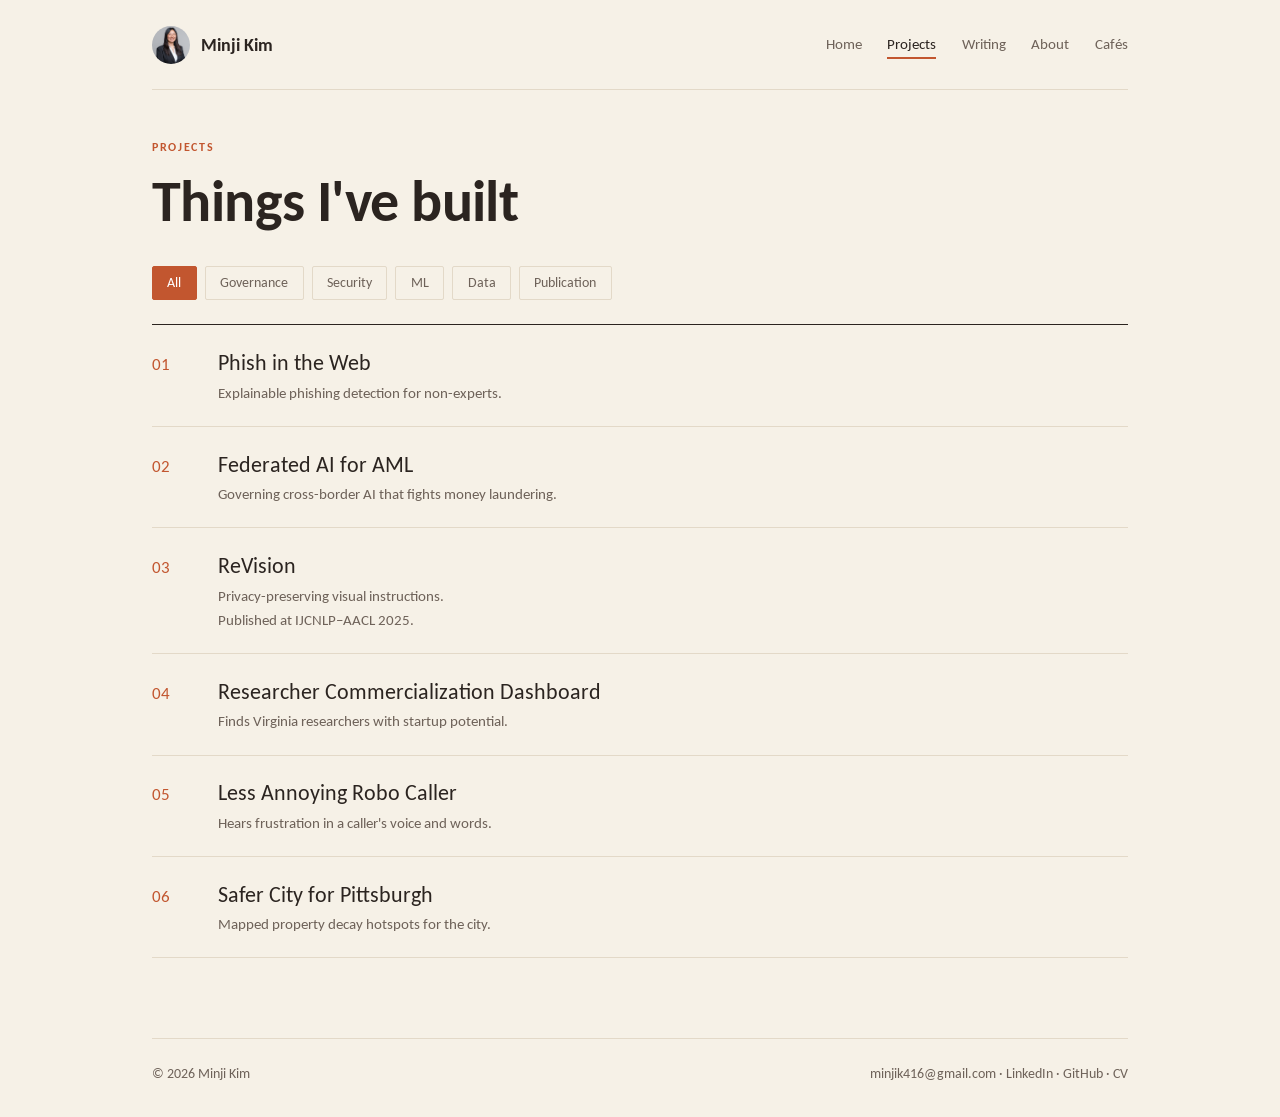
==== projects/index.html @ 6c60d23a "Redesign site as multi-page Paper theme Split the single-page site into Home, Projects (with a page " ====
<!DOCTYPE html>
<html lang="en">
<head>
<meta charset="UTF-8">
<meta name="viewport" content="width=device-width, initial-scale=1.0">
<title>Projects · Minji Kim</title>
<meta name="description" content="Projects by Minji Kim in AI governance, security, machine learning, and data.">
<link rel="icon" type="image/png" href="/photo/teaicon.png">
<link rel="stylesheet" href="https://fonts.googleapis.com/css2?family=Carlito:ital,wght@0,400;0,700;1,400&display=swap">
<link rel="stylesheet" href="/style.css">
</head>
<body>
<div class="wrap">
<nav class="top">
  <a class="me" href="/"><img src="/photo/Minji%20Headshot.png" alt="">Minji Kim</a>
  <div class="links"><a href="/">Home</a><a href="/projects/" class="on">Projects</a><a href="/writing/">Writing</a><a href="/about/">About</a><a href="/cafes/">Cafés</a></div>
</nav>
<main>

<p class="eyebrow">Projects</p><h1>Things I've built</h1>
<div class="filters"><button class="on" data-f="All">All</button><button class="" data-f="Governance">Governance</button><button class="" data-f="Security">Security</button><button class="" data-f="ML">ML</button><button class="" data-f="Data">Data</button><button class="" data-f="Publication">Publication</button></div>
<div class="rows"><a class="row" href="/projects/phish-in-the-web/" data-tags="Security ML"><span class="n">01</span><div><div class="t">Phish in the Web</div><div class="d">Explainable phishing detection for non-experts.</div></div></a><a class="row" href="/projects/federated-aml/" data-tags="Governance Research"><span class="n">02</span><div><div class="t">Federated AI for AML</div><div class="d">Governing cross-border AI that fights money laundering.</div></div></a><a class="row" href="/projects/revision/" data-tags="Publication ML"><span class="n">03</span><div><div class="t">ReVision</div><div class="d">Privacy-preserving visual instructions.<br>Published at IJCNLP–AACL 2025.</div></div></a><a class="row" href="/projects/research-dashboard/" data-tags="Data AI"><span class="n">04</span><div><div class="t">Researcher Commercialization Dashboard</div><div class="d">Finds Virginia researchers with startup potential.</div></div></a><a class="row" href="/projects/robo-caller/" data-tags="ML"><span class="n">05</span><div><div class="t">Less Annoying Robo Caller</div><div class="d">Hears frustration in a caller&#x27;s voice and words.</div></div></a><a class="row" href="/projects/safer-pittsburgh/" data-tags="Data"><span class="n">06</span><div><div class="t">Safer City for Pittsburgh</div><div class="d">Mapped property decay hotspots for the city.</div></div></a></div>
<script>
document.querySelectorAll('.filters').forEach(f => f.addEventListener('click', ev => {
  const b = ev.target.closest('button'); if (!b) return;
  f.querySelectorAll('button').forEach(x => x.classList.toggle('on', x === b));
  const k = b.dataset.f;
  document.querySelectorAll('[data-tags]').forEach(el => {
    el.style.display = (k === 'All' || el.dataset.tags.split('|').includes(k) || el.dataset.tags.split(' ').includes(k)) ? '' : 'none';
  });
}));
</script>
</main>
<footer>
  <span>© 2026 Minji Kim</span>
  <span><a href="mailto:minjik416@gmail.com">minjik416@gmail.com</a> · <a href="https://www.linkedin.com/in/minjikimut">LinkedIn</a> · <a href="https://github.com/mk43275">GitHub</a> · <a href="/photo/Minji%20Kim%20CV.pdf">CV</a></span>
</footer>
</div>
</body>
</html>
---- style.css ----
/* Minji Kim portfolio · "Paper" theme */
*, *::before, *::after { box-sizing: border-box; margin: 0; padding: 0; }

:root {
  --bg: #f6f1e7;
  --card: #fffaf1;
  --text: #2b2420;
  --soft: #6e6259;
  --line: #e3d9c8;
  --accent: #c2562f;
  --font: 'Calibri', 'Carlito', sans-serif;
}

body { background: var(--bg); color: var(--text); font-family: var(--font); line-height: 1.6; font-size: 17px; }
a { color: inherit; text-decoration: none; }
.wrap { max-width: 1040px; margin: 0 auto; padding: 0 2rem; }

/* Nav */
nav.top { display: flex; align-items: center; justify-content: space-between; padding: 1.6rem 0; margin-bottom: 3rem; border-bottom: 1px solid var(--line); }
nav.top .me { display: flex; align-items: center; gap: .7rem; font-weight: 700; font-size: 1.15rem; }
nav.top .me img { width: 38px; height: 38px; border-radius: 50%; object-fit: cover; }
nav.top .links { display: flex; gap: 1.6rem; font-size: .95rem; color: var(--soft); }
nav.top .links a:hover, nav.top .links a.on { color: var(--text); }
nav.top .links a.on { box-shadow: 0 2px 0 var(--accent); }

/* Type */
h1 { font-weight: 700; line-height: 1.1; font-size: clamp(2.2rem, 5vw, 3.6rem); letter-spacing: -.01em; }
h1 em { color: var(--accent); }
.eyebrow { font-size: .75rem; letter-spacing: .14em; text-transform: uppercase; color: var(--accent); font-weight: 700; margin-bottom: .8rem; }
.lede { color: var(--soft); font-size: 1.1rem; max-width: 560px; margin-top: 1rem; }
.sec { display: flex; justify-content: space-between; align-items: baseline; margin: 4rem 0 1.2rem; }
.sec h2 { font-size: 1.45rem; font-weight: 700; }
.sec a { font-size: .88rem; color: var(--soft); }
.sec a:hover { color: var(--accent); }

/* Home hero */
.hero { display: grid; grid-template-columns: 1.6fr 1fr; gap: 3rem; align-items: end; }
.hero .side { font-size: .95rem; color: var(--soft); border-left: 2px solid var(--accent); padding-left: 1rem; }

/* Project rows */
.rows { border-top: 1px solid var(--text); }
.row { display: grid; grid-template-columns: 50px 1fr; gap: 1rem; padding: 1.3rem 0; border-bottom: 1px solid var(--line); align-items: baseline; transition: padding .2s; }
.row:hover { padding-left: .6rem; }
.row:hover .t { color: var(--accent); }
.row .n { color: var(--accent); }
.row .t { font-size: 1.35rem; transition: color .2s; }
.row .d { color: var(--soft); font-size: .95rem; }

/* Generic list (experience, writing, cafés, honors) */
.list { border-top: 1px solid var(--line); }
.item { display: grid; grid-template-columns: 120px 1fr auto; gap: 1.5rem; padding: 1.2rem 0; border-bottom: 1px solid var(--line); align-items: baseline; }
a.item:hover .it { color: var(--accent); }
.item .dt { font-size: .82rem; color: var(--soft); }
.item .it { font-size: 1.2rem; transition: color .2s; }
.item .sub { font-size: .85rem; color: var(--soft); }
.item .rt { font-size: .8rem; color: var(--soft); white-space: nowrap; }
.tag { display: inline-block; font-size: .72rem; padding: .1rem .55rem; border: 1px solid var(--accent); color: var(--accent); border-radius: 2px; margin-top: .45rem; }
.wip { display: inline-block; font-size: .72rem; padding: .1rem .5rem; border: 1px dashed var(--soft); color: var(--soft); border-radius: 2px; }

/* Filters */
.filters { display: flex; gap: .5rem; margin: 2rem 0 1.5rem; flex-wrap: wrap; }
.filters button { font: inherit; font-size: .85rem; padding: .35rem .9rem; border-radius: 2px; border: 1px solid var(--line); background: transparent; color: var(--soft); cursor: pointer; }
.filters button.on, .filters button:hover { background: var(--accent); border-color: var(--accent); color: #fff; }

/* Project page */
.back { font-size: .88rem; color: var(--soft); display: inline-block; margin-bottom: 2rem; }
.back:hover { color: var(--accent); }
.stats { display: grid; grid-template-columns: repeat(3, 1fr); gap: 1rem; margin: 2.5rem 0; }
.stat { background: var(--card); border: 1px solid var(--line); border-radius: 2px; padding: 1.3rem; }
.stat b { display: block; font-size: 2rem; line-height: 1.1; }
.stat span { font-size: .85rem; color: var(--soft); }
.three { display: grid; grid-template-columns: 1fr 1.4fr 1fr; gap: 2rem; border-top: 1px solid var(--line); padding-top: 2rem; }
.three h3 { font-size: .74rem; letter-spacing: .14em; text-transform: uppercase; color: var(--accent); margin-bottom: .6rem; font-weight: 700; }
.three ul { list-style: none; }
.three li { padding: .3rem 0 .3rem 1.1rem; position: relative; }
.three li::before { content: "→"; position: absolute; left: 0; color: var(--accent); }
.btns { display: flex; gap: .7rem; margin-top: 2.5rem; flex-wrap: wrap; }
.btn { font-size: .9rem; padding: .6rem 1.2rem; border-radius: 2px; border: 1px solid var(--text); }
.btn.p { background: var(--text); color: var(--bg); }
.btn:hover { border-color: var(--accent); }
.btn.p:hover { background: var(--accent); }

/* About */
.grid2 { display: grid; grid-template-columns: 1fr 1fr; gap: .8rem; }
.box { background: var(--card); border: 1px solid var(--line); border-radius: 2px; padding: 1rem 1.2rem; }
.box .k { font-size: .7rem; letter-spacing: .12em; text-transform: uppercase; color: var(--accent); font-weight: 700; }
.box .v { font-size: .98rem; margin-top: .2rem; }
.box .s { font-size: .82rem; color: var(--soft); }
.skills { display: grid; grid-template-columns: 200px 1fr; gap: .6rem 1.5rem; border-top: 1px solid var(--line); padding-top: 1.2rem; }
.skills dt { font-weight: 700; }
.skills dd { color: var(--soft); }

/* Cafés */
.cafes { display: grid; grid-template-columns: repeat(auto-fill, minmax(280px, 1fr)); gap: 1.2rem; }
.cafe { background: var(--card); border: 1px solid var(--line); border-radius: 2px; overflow: hidden; }
.cafe .img { height: 190px; display: flex; overflow-x: auto; scroll-snap-type: x mandatory; }
.cafe .img img { width: 100%; height: 100%; object-fit: cover; flex: 0 0 100%; scroll-snap-align: start; }
.cafe .body { padding: 1rem 1.2rem 1.2rem; }
.cafe .name { font-weight: 700; font-size: 1.1rem; }
.cafe .loc { font-size: .82rem; color: var(--soft); }
.cafe .stars { color: var(--accent); margin: .3rem 0; letter-spacing: .1em; }
.cafe .stars .off { color: var(--line); }
.cafe .rev { font-size: .92rem; font-style: italic; color: var(--soft); }
.cafe .count { font-size: .72rem; color: var(--soft); margin-top: .5rem; }

footer { margin: 5rem 0 2rem; padding-top: 1.5rem; border-top: 1px solid var(--line); font-size: .85rem; color: var(--soft); display: flex; justify-content: space-between; gap: 1rem; flex-wrap: wrap; }
footer a:hover { color: var(--accent); }

@media (max-width: 760px) {
  .wrap { padding: 0 1.2rem; }
  nav.top { flex-direction: column; gap: .8rem; align-items: flex-start; }
  nav.top .links { gap: 1.1rem; flex-wrap: wrap; }
  .hero, .three, .stats, .grid2, .skills { grid-template-columns: 1fr; }
  .row { grid-template-columns: 36px 1fr; }
  .item { grid-template-columns: 1fr; gap: .2rem; }
}
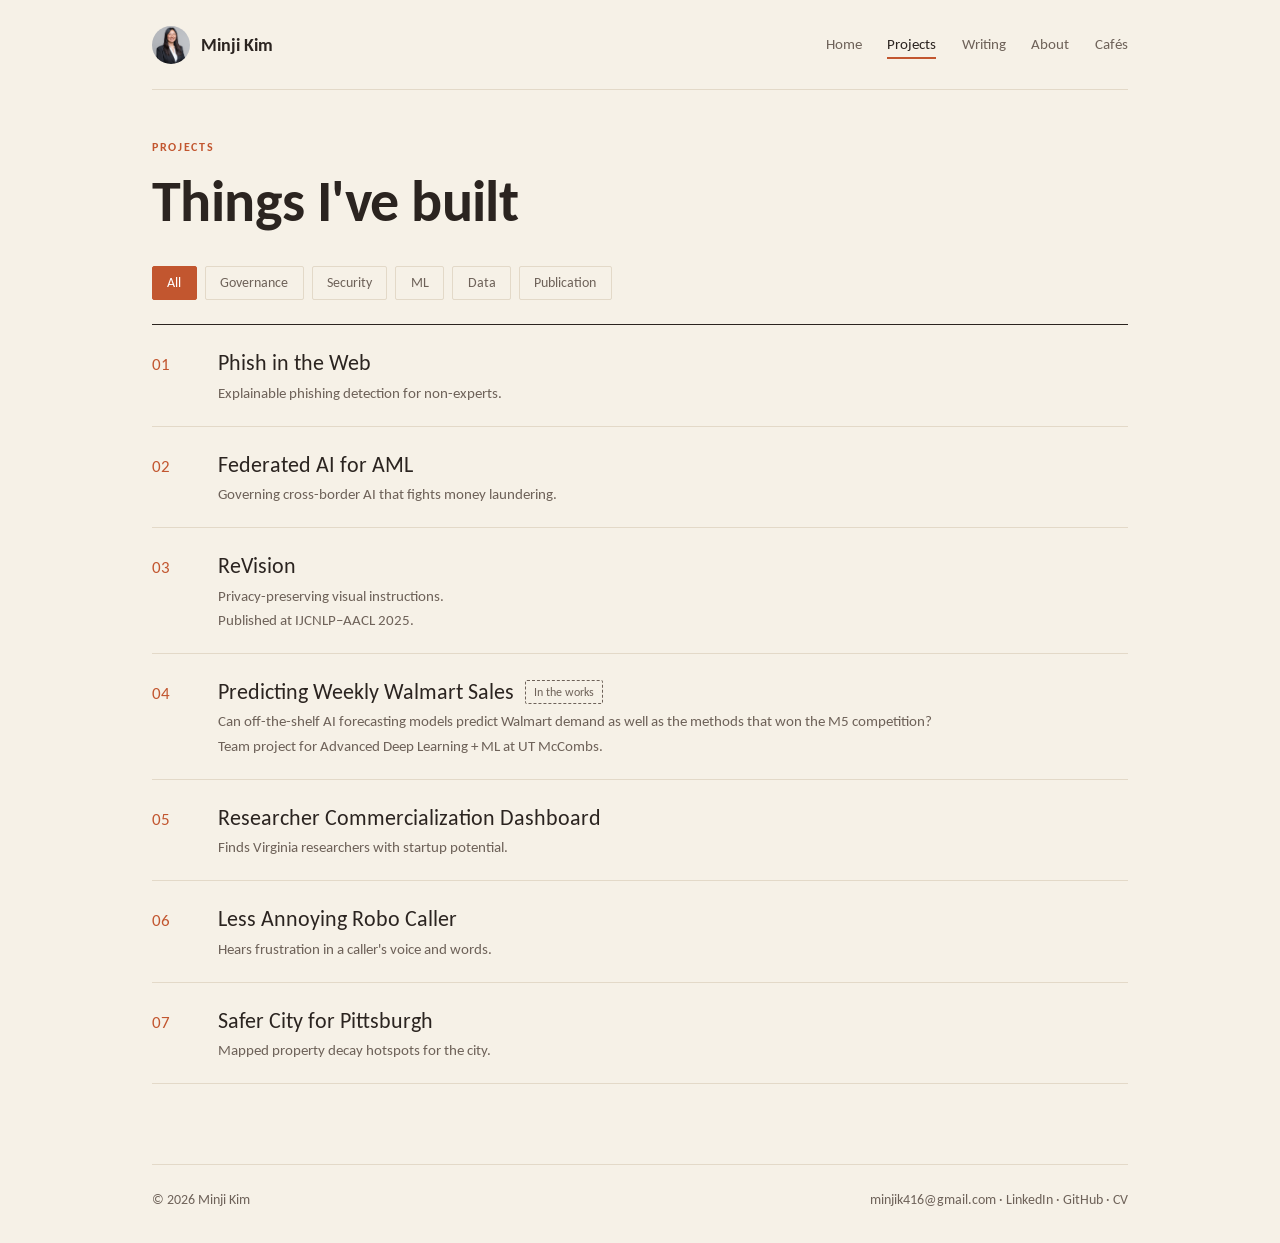
==== commit 3d54df34: "Add Walmart forecasting project page and status Co-Authored-By: Claude Opus 5.5 <noreply@anthropic.c" ====
--- a/projects/index.html
+++ b/projects/index.html
@@ -19,7 +19,7 @@
 
 <p class="eyebrow">Projects</p><h1>Things I've built</h1>
 <div class="filters"><button class="on" data-f="All">All</button><button class="" data-f="Governance">Governance</button><button class="" data-f="Security">Security</button><button class="" data-f="ML">ML</button><button class="" data-f="Data">Data</button><button class="" data-f="Publication">Publication</button></div>
-<div class="rows"><a class="row" href="/projects/phish-in-the-web/" data-tags="Security ML"><span class="n">01</span><div><div class="t">Phish in the Web</div><div class="d">Explainable phishing detection for non-experts.</div></div></a><a class="row" href="/projects/federated-aml/" data-tags="Governance Research"><span class="n">02</span><div><div class="t">Federated AI for AML</div><div class="d">Governing cross-border AI that fights money laundering.</div></div></a><a class="row" href="/projects/revision/" data-tags="Publication ML"><span class="n">03</span><div><div class="t">ReVision</div><div class="d">Privacy-preserving visual instructions.<br>Published at IJCNLP–AACL 2025.</div></div></a><a class="row" href="/projects/research-dashboard/" data-tags="Data AI"><span class="n">04</span><div><div class="t">Researcher Commercialization Dashboard</div><div class="d">Finds Virginia researchers with startup potential.</div></div></a><a class="row" href="/projects/robo-caller/" data-tags="ML"><span class="n">05</span><div><div class="t">Less Annoying Robo Caller</div><div class="d">Hears frustration in a caller&#x27;s voice and words.</div></div></a><a class="row" href="/projects/safer-pittsburgh/" data-tags="Data"><span class="n">06</span><div><div class="t">Safer City for Pittsburgh</div><div class="d">Mapped property decay hotspots for the city.</div></div></a></div>
+<div class="rows"><a class="row" href="/projects/phish-in-the-web/" data-tags="Security ML"><span class="n">01</span><div><div class="t">Phish in the Web</div><div class="d">Explainable phishing detection for non-experts.</div></div></a><a class="row" href="/projects/federated-aml/" data-tags="Governance Research"><span class="n">02</span><div><div class="t">Federated AI for AML</div><div class="d">Governing cross-border AI that fights money laundering.</div></div></a><a class="row" href="/projects/revision/" data-tags="Publication ML"><span class="n">03</span><div><div class="t">ReVision</div><div class="d">Privacy-preserving visual instructions.<br>Published at IJCNLP–AACL 2025.</div></div></a><a class="row" href="/projects/walmart-forecasting/" data-tags="ML Data"><span class="n">04</span><div><div class="t">Predicting Weekly Walmart Sales <span class="wip">In the works</span></div><div class="d">Can off-the-shelf AI forecasting models predict Walmart demand as well as the methods that won the M5 competition?<br>Team project for Advanced Deep Learning + ML at UT McCombs.</div></div></a><a class="row" href="/projects/research-dashboard/" data-tags="Data AI"><span class="n">05</span><div><div class="t">Researcher Commercialization Dashboard</div><div class="d">Finds Virginia researchers with startup potential.</div></div></a><a class="row" href="/projects/robo-caller/" data-tags="ML"><span class="n">06</span><div><div class="t">Less Annoying Robo Caller</div><div class="d">Hears frustration in a caller&#x27;s voice and words.</div></div></a><a class="row" href="/projects/safer-pittsburgh/" data-tags="Data"><span class="n">07</span><div><div class="t">Safer City for Pittsburgh</div><div class="d">Mapped property decay hotspots for the city.</div></div></a></div>
 <script>
 document.querySelectorAll('.filters').forEach(f => f.addEventListener('click', ev => {
   const b = ev.target.closest('button'); if (!b) return;
--- a/style.css
+++ b/style.css
@@ -114,3 +114,8 @@
   .row { grid-template-columns: 36px 1fr; }
   .item { grid-template-columns: 1fr; gap: .2rem; }
 }
+
+/* Status update box on in-progress projects */
+.update { margin-top: 1.5rem; background: var(--card); border: 1px solid var(--line); border-left: 3px solid var(--accent); padding: 1rem 1.2rem; max-width: 640px; }
+.update p { margin-top: .5rem; font-size: .95rem; }
+.row .t .wip { vertical-align: 3px; margin-left: .4rem; }
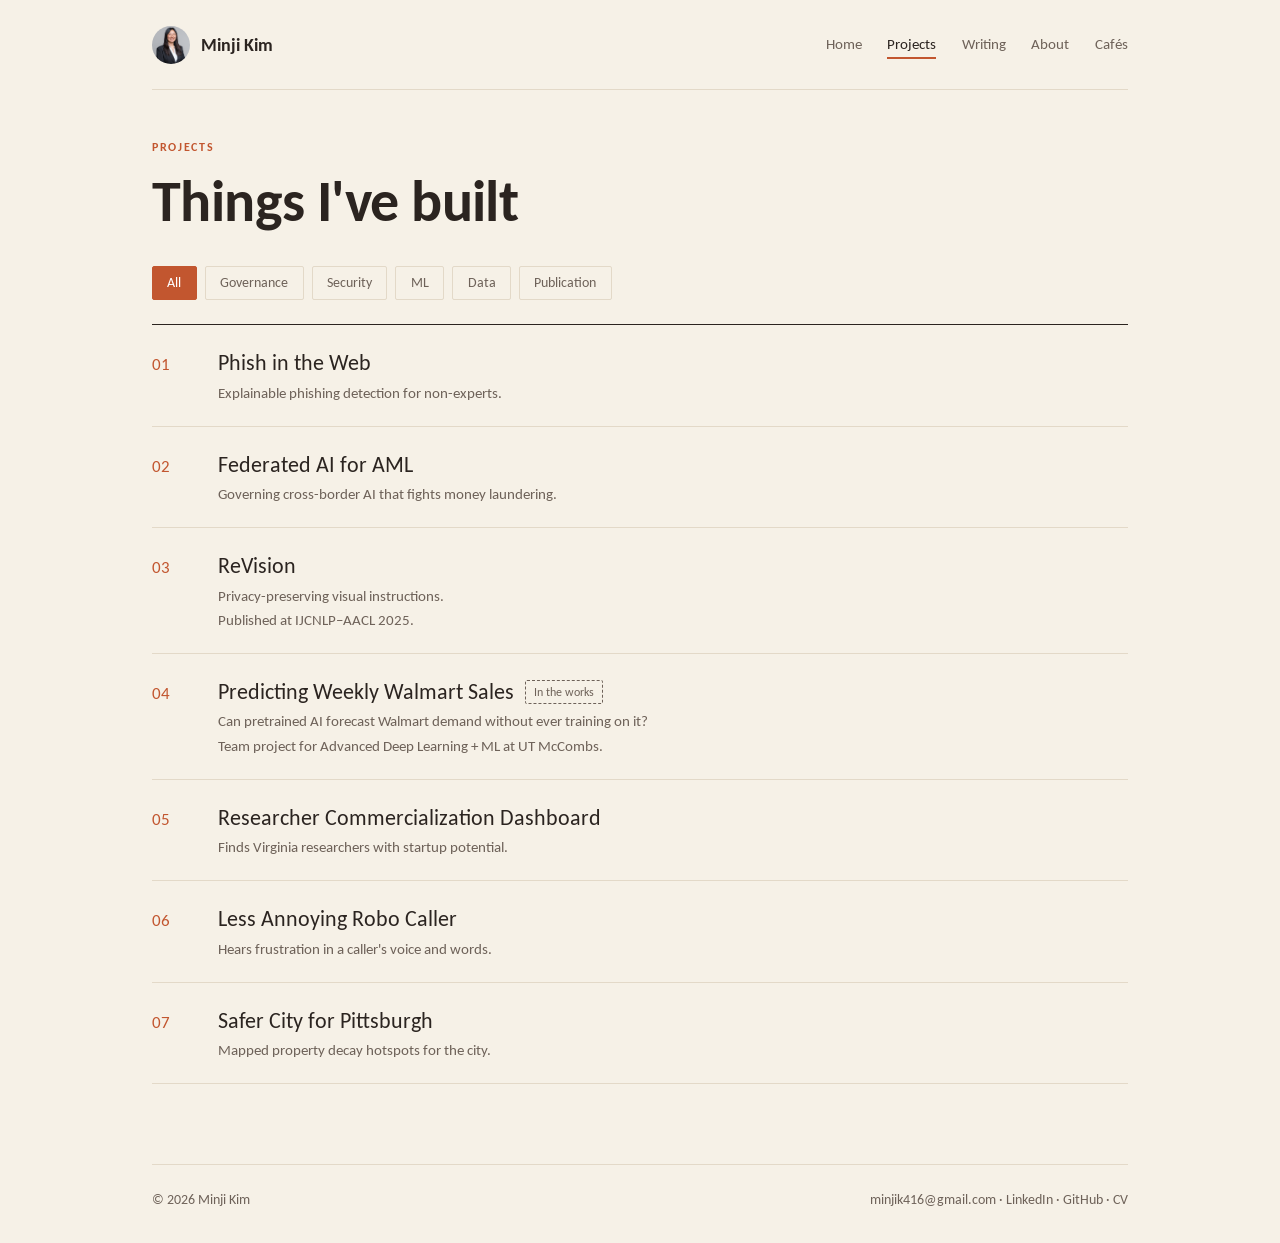
==== commit fb5b580b: "Walmart page: use blog draft framing, drop status notes Co-Authored-By: Claude Opus 5.5 <noreply@ant" ====
--- a/projects/index.html
+++ b/projects/index.html
@@ -19,7 +19,7 @@
 
 <p class="eyebrow">Projects</p><h1>Things I've built</h1>
 <div class="filters"><button class="on" data-f="All">All</button><button class="" data-f="Governance">Governance</button><button class="" data-f="Security">Security</button><button class="" data-f="ML">ML</button><button class="" data-f="Data">Data</button><button class="" data-f="Publication">Publication</button></div>
-<div class="rows"><a class="row" href="/projects/phish-in-the-web/" data-tags="Security ML"><span class="n">01</span><div><div class="t">Phish in the Web</div><div class="d">Explainable phishing detection for non-experts.</div></div></a><a class="row" href="/projects/federated-aml/" data-tags="Governance Research"><span class="n">02</span><div><div class="t">Federated AI for AML</div><div class="d">Governing cross-border AI that fights money laundering.</div></div></a><a class="row" href="/projects/revision/" data-tags="Publication ML"><span class="n">03</span><div><div class="t">ReVision</div><div class="d">Privacy-preserving visual instructions.<br>Published at IJCNLP–AACL 2025.</div></div></a><a class="row" href="/projects/walmart-forecasting/" data-tags="ML Data"><span class="n">04</span><div><div class="t">Predicting Weekly Walmart Sales <span class="wip">In the works</span></div><div class="d">Can off-the-shelf AI forecasting models predict Walmart demand as well as the methods that won the M5 competition?<br>Team project for Advanced Deep Learning + ML at UT McCombs.</div></div></a><a class="row" href="/projects/research-dashboard/" data-tags="Data AI"><span class="n">05</span><div><div class="t">Researcher Commercialization Dashboard</div><div class="d">Finds Virginia researchers with startup potential.</div></div></a><a class="row" href="/projects/robo-caller/" data-tags="ML"><span class="n">06</span><div><div class="t">Less Annoying Robo Caller</div><div class="d">Hears frustration in a caller&#x27;s voice and words.</div></div></a><a class="row" href="/projects/safer-pittsburgh/" data-tags="Data"><span class="n">07</span><div><div class="t">Safer City for Pittsburgh</div><div class="d">Mapped property decay hotspots for the city.</div></div></a></div>
+<div class="rows"><a class="row" href="/projects/phish-in-the-web/" data-tags="Security ML"><span class="n">01</span><div><div class="t">Phish in the Web</div><div class="d">Explainable phishing detection for non-experts.</div></div></a><a class="row" href="/projects/federated-aml/" data-tags="Governance Research"><span class="n">02</span><div><div class="t">Federated AI for AML</div><div class="d">Governing cross-border AI that fights money laundering.</div></div></a><a class="row" href="/projects/revision/" data-tags="Publication ML"><span class="n">03</span><div><div class="t">ReVision</div><div class="d">Privacy-preserving visual instructions.<br>Published at IJCNLP–AACL 2025.</div></div></a><a class="row" href="/projects/walmart-forecasting/" data-tags="ML Data"><span class="n">04</span><div><div class="t">Predicting Weekly Walmart Sales <span class="wip">In the works</span></div><div class="d">Can pretrained AI forecast Walmart demand without ever training on it?<br>Team project for Advanced Deep Learning + ML at UT McCombs.</div></div></a><a class="row" href="/projects/research-dashboard/" data-tags="Data AI"><span class="n">05</span><div><div class="t">Researcher Commercialization Dashboard</div><div class="d">Finds Virginia researchers with startup potential.</div></div></a><a class="row" href="/projects/robo-caller/" data-tags="ML"><span class="n">06</span><div><div class="t">Less Annoying Robo Caller</div><div class="d">Hears frustration in a caller&#x27;s voice and words.</div></div></a><a class="row" href="/projects/safer-pittsburgh/" data-tags="Data"><span class="n">07</span><div><div class="t">Safer City for Pittsburgh</div><div class="d">Mapped property decay hotspots for the city.</div></div></a></div>
 <script>
 document.querySelectorAll('.filters').forEach(f => f.addEventListener('click', ev => {
   const b = ev.target.closest('button'); if (!b) return;
